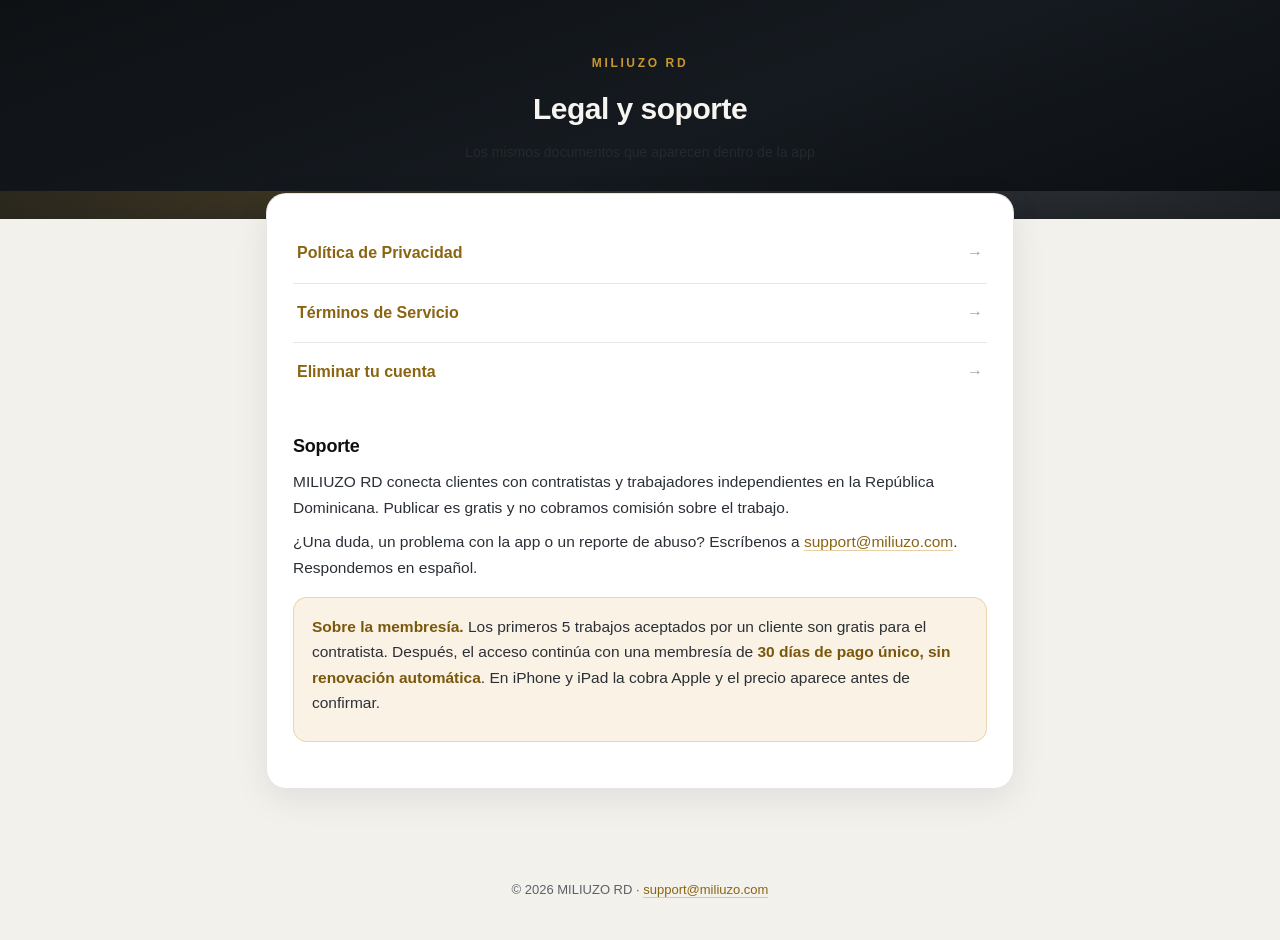
==== rd/index.html @ 59ffc9c1 "rd: paginas legales de MILIUZO RD en /rd Las que servia miliuzo-rd.com decian "membresia mensual RD$" ====
<!DOCTYPE html>
<html lang="es">
<head>
<meta charset="UTF-8">
<meta name="viewport" content="width=device-width, initial-scale=1">
<title>MILIUZO RD — Legal y soporte</title>
<meta name="description" content="Documentos legales y soporte de MILIUZO RD: privacidad, términos de servicio y eliminación de cuenta.">
<link rel="stylesheet" href="base.css">
</head>
<body>
<div class="hero">
  <div class="brand">Miliuzo RD</div>
  <h1>Legal y soporte</h1>
  <p>Los mismos documentos que aparecen dentro de la app</p>
</div>
<div class="wrap">
  <div class="card">
    <a class="doc" href="privacidad.html">Política de Privacidad <span>&rarr;</span></a>
    <a class="doc" href="terminos.html">Términos de Servicio <span>&rarr;</span></a>
    <a class="doc" href="eliminar-cuenta.html">Eliminar tu cuenta <span>&rarr;</span></a>

    <h2 style="margin-top:30px">Soporte</h2>
    <p>MILIUZO RD conecta clientes con contratistas y trabajadores independientes en la República Dominicana. Publicar es gratis y no cobramos comisión sobre el trabajo.</p>
    <p>¿Una duda, un problema con la app o un reporte de abuso? Escríbenos a <a href="mailto:support@miliuzo.com">support@miliuzo.com</a>. Respondemos en español.</p>

    <div class="note">
      <p><strong>Sobre la membresía.</strong> Los primeros 5 trabajos aceptados por un cliente son gratis para el contratista. Después, el acceso continúa con una membresía de <strong>30 días de pago único, sin renovación automática</strong>. En iPhone y iPad la cobra Apple y el precio aparece antes de confirmar.</p>
    </div>
  </div>
</div>
<footer>© 2026 MILIUZO RD · <a href="mailto:support@miliuzo.com">support@miliuzo.com</a></footer>
</body>
</html>
---- rd/base.css ----
:root{
  --ink:#0E1114;--paper:#F3F1EC;--card:#FFFFFF;--muted:#5C6169;
  --oro:#C9962F;--oro-soft:rgba(201,150,47,.12);--plata:#9AA1A8;
  --line:rgba(14,17,20,.10);
}
*{box-sizing:border-box;margin:0;padding:0}
html{-webkit-text-size-adjust:100%}
body{font-family:-apple-system,BlinkMacSystemFont,"Segoe UI",Inter,Roboto,Helvetica,Arial,sans-serif;background:var(--paper);color:var(--ink);line-height:1.65}
.hero{background:linear-gradient(160deg,#0E1114 0%,#151A20 55%,#0B0E11 100%);color:#F7F5F0;padding:54px 20px 46px;text-align:center;position:relative;overflow:hidden}
.hero:after{content:"";position:absolute;inset:auto -20% -60% -20%;height:160px;background:radial-gradient(60% 100% at 30% 0%,rgba(201,150,47,.22),transparent 70%),radial-gradient(60% 100% at 75% 0%,rgba(154,161,168,.18),transparent 70%)}
.brand{font-size:12px;letter-spacing:.22em;text-transform:uppercase;color:var(--oro);font-weight:700}
.hero h1{font-size:30px;font-weight:800;letter-spacing:-.5px;margin-top:10px}
.hero p{opacity:.72;margin-top:8px;font-size:14px}
.wrap{max-width:780px;margin:-26px auto 64px;padding:0 16px;position:relative;z-index:1}
.card{background:var(--card);border:1px solid var(--line);border-radius:20px;padding:30px 26px;box-shadow:0 10px 34px rgba(14,17,20,.08)}
h2{font-size:18px;font-weight:750;margin:28px 0 8px;letter-spacing:-.2px}
h2:first-child{margin-top:0}
p,li{color:#2B3037;font-size:15.5px;margin-bottom:9px}
ul,ol{margin:8px 0 10px 22px}
a{color:#8A6410;text-decoration:none;border-bottom:1px solid rgba(201,150,47,.45)}
a:hover{border-bottom-color:var(--oro)}
.tag{display:inline-block;background:var(--oro-soft);color:#8A6410;font-size:12px;font-weight:700;padding:5px 12px;border-radius:20px;margin-bottom:16px;letter-spacing:.02em}
.note{background:var(--oro-soft);border:1px solid rgba(201,150,47,.3);border-radius:14px;padding:16px 18px;margin:16px 0}
.note strong{color:#7A570C}
.doc{display:flex;justify-content:space-between;align-items:center;padding:16px 4px;border-bottom:1px solid var(--line);font-weight:650;font-size:16px}
.doc:last-of-type{border-bottom:0}
.doc span{color:var(--plata)}
footer{text-align:center;color:var(--muted);font-size:13px;padding:26px 16px 40px}
.nav{margin-top:20px;font-size:14px;opacity:.9}
.nav a{margin:0 10px;color:#C9962F;border-bottom-color:rgba(201,150,47,.35)}
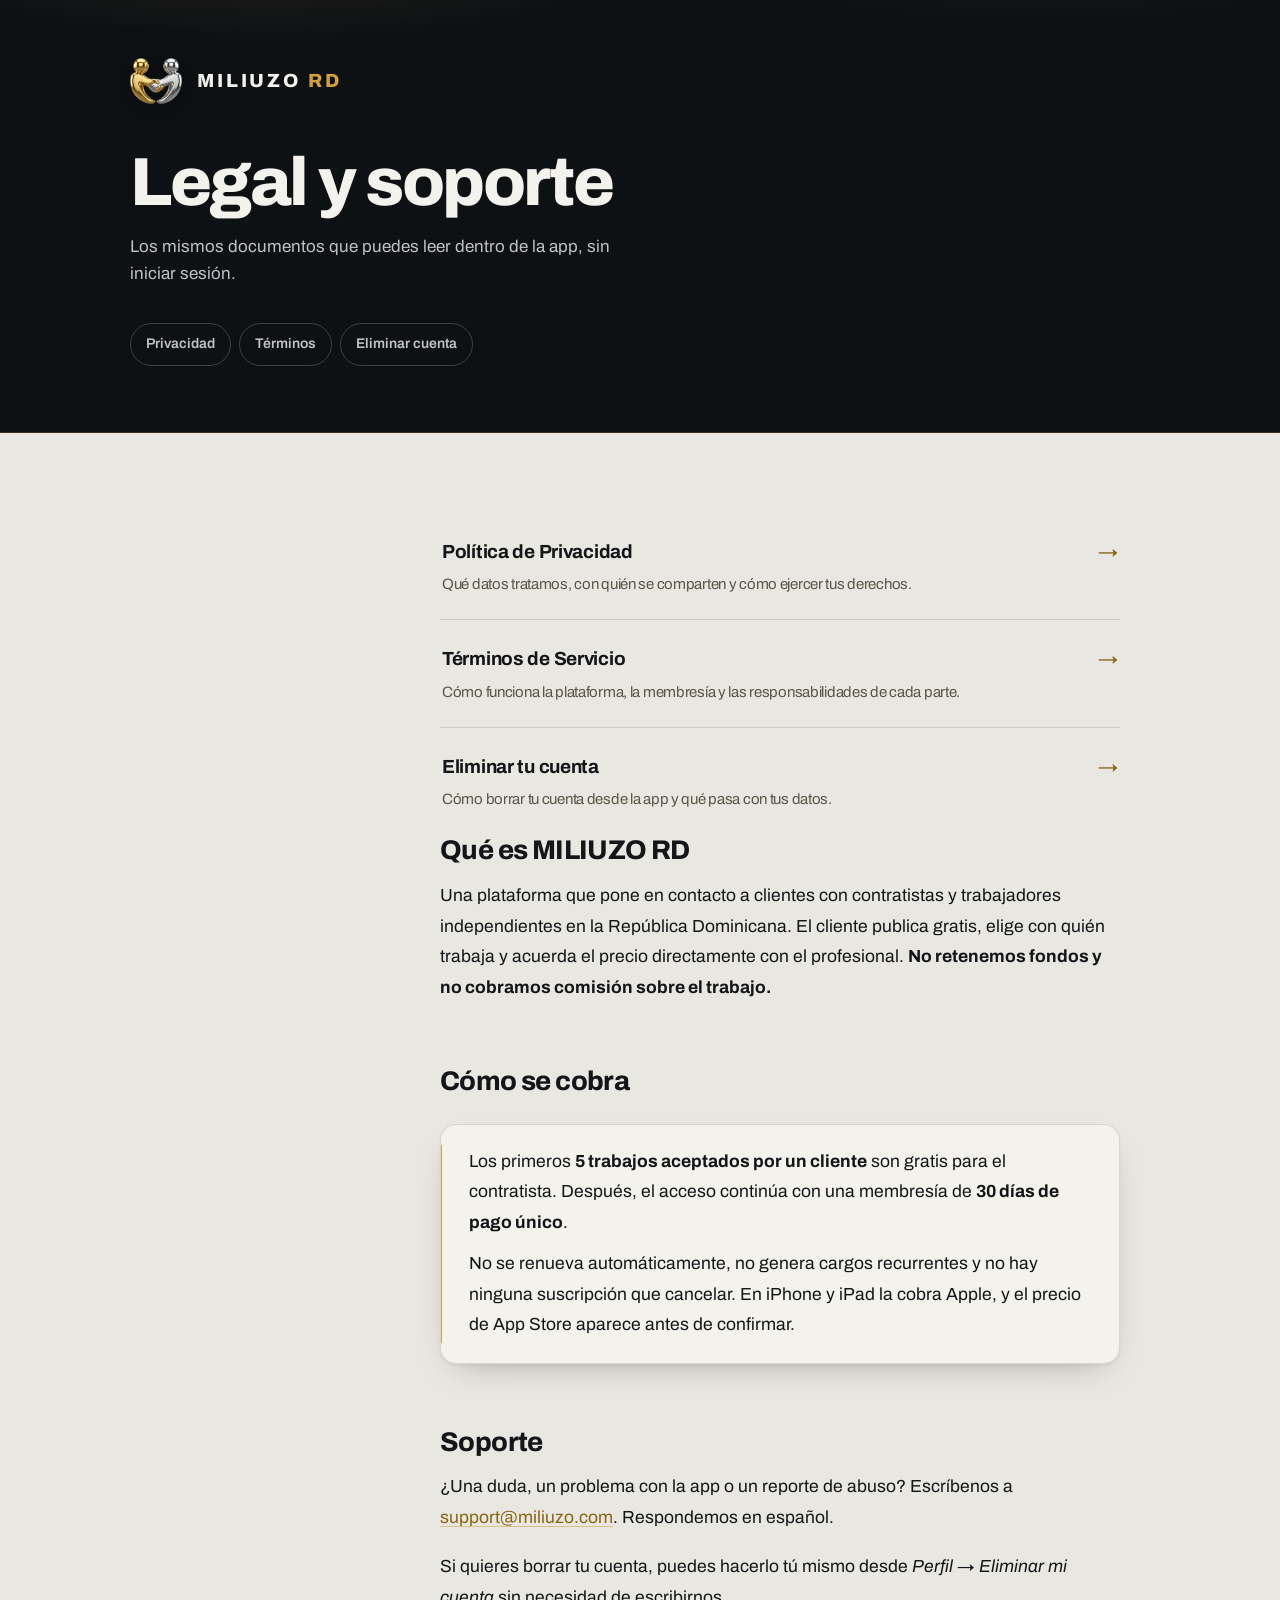
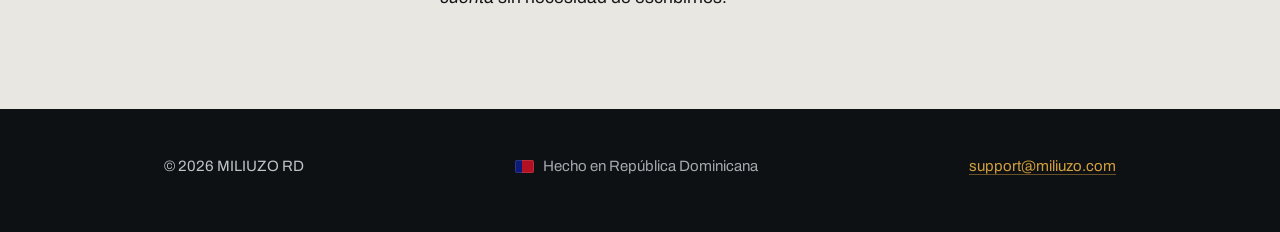
==== commit 269483dc: "rd: rediseno de las paginas legales con la marca real El primer pase era gris y sin identidad. Ahora" ====
--- a/rd/index.html
+++ b/rd/index.html
@@ -3,31 +3,82 @@
 <head>
 <meta charset="UTF-8">
 <meta name="viewport" content="width=device-width, initial-scale=1">
-<title>MILIUZO RD — Legal y soporte</title>
-<meta name="description" content="Documentos legales y soporte de MILIUZO RD: privacidad, términos de servicio y eliminación de cuenta.">
+<meta name="theme-color" content="#0E1114">
+<title>Legal y soporte — MILIUZO RD</title>
+<meta name="description" content="Documentos legales y soporte de MILIUZO RD: política de privacidad, términos de servicio y eliminación de cuenta.">
+<link rel="icon" href="favicon.png" sizes="192x192">
+<link rel="apple-touch-icon" href="favicon.png">
+<link rel="preconnect" href="https://fonts.googleapis.com">
+<link rel="preconnect" href="https://fonts.gstatic.com" crossorigin>
+<link href="https://fonts.googleapis.com/css2?family=Archivo:wght@400;600;700;800&family=IBM+Plex+Mono:wght@500&display=swap" rel="stylesheet">
 <link rel="stylesheet" href="base.css">
 </head>
 <body>
-<div class="hero">
-  <div class="brand">Miliuzo RD</div>
-  <h1>Legal y soporte</h1>
-  <p>Los mismos documentos que aparecen dentro de la app</p>
-</div>
-<div class="wrap">
-  <div class="card">
-    <a class="doc" href="privacidad.html">Política de Privacidad <span>&rarr;</span></a>
-    <a class="doc" href="terminos.html">Términos de Servicio <span>&rarr;</span></a>
-    <a class="doc" href="eliminar-cuenta.html">Eliminar tu cuenta <span>&rarr;</span></a>
 
-    <h2 style="margin-top:30px">Soporte</h2>
-    <p>MILIUZO RD conecta clientes con contratistas y trabajadores independientes en la República Dominicana. Publicar es gratis y no cobramos comisión sobre el trabajo.</p>
+<header class="masthead">
+  <div class="masthead-inner">
+    <a class="lockup entra" href="index.html">
+      <img src="marca.png" alt="" width="400" height="352">
+      <span class="nombre">Miliuzo <em>RD</em></span>
+    </a>
+    <h1 class="entra entra-2">Legal y soporte</h1>
+    <p class="sub entra-3">Los mismos documentos que puedes leer dentro de la app, sin iniciar sesión.</p>
+    <nav class="docnav entra-3" aria-label="Documentos">
+      <a href="privacidad.html">Privacidad</a>
+      <a href="terminos.html">Términos</a>
+      <a href="eliminar-cuenta.html">Eliminar cuenta</a>
+    </nav>
+  </div>
+</header>
+
+<main class="hoja">
+  <div class="indice" aria-hidden="true"></div>
+  <article>
+
+    <nav class="pila" aria-label="Índice de documentos">
+      <a class="entrada" href="privacidad.html">
+        <span class="t">Política de Privacidad
+          <span class="d">Qué datos tratamos, con quién se comparten y cómo ejercer tus derechos.</span>
+        </span>
+        <span class="flecha" aria-hidden="true">&rarr;</span>
+      </a>
+      <a class="entrada" href="terminos.html">
+        <span class="t">Términos de Servicio
+          <span class="d">Cómo funciona la plataforma, la membresía y las responsabilidades de cada parte.</span>
+        </span>
+        <span class="flecha" aria-hidden="true">&rarr;</span>
+      </a>
+      <a class="entrada" href="eliminar-cuenta.html">
+        <span class="t">Eliminar tu cuenta
+          <span class="d">Cómo borrar tu cuenta desde la app y qué pasa con tus datos.</span>
+        </span>
+        <span class="flecha" aria-hidden="true">&rarr;</span>
+      </a>
+    </nav>
+
+    <h2>Qué es MILIUZO RD</h2>
+    <p>Una plataforma que pone en contacto a clientes con contratistas y trabajadores independientes en la República Dominicana. El cliente publica gratis, elige con quién trabaja y acuerda el precio directamente con el profesional. <strong>No retenemos fondos y no cobramos comisión sobre el trabajo.</strong></p>
+
+    <h2>Cómo se cobra</h2>
+    <div class="aviso">
+      <p>Los primeros <strong>5 trabajos aceptados por un cliente</strong> son gratis para el contratista. Después, el acceso continúa con una membresía de <strong>30 días de pago único</strong>.</p>
+      <p>No se renueva automáticamente, no genera cargos recurrentes y no hay ninguna suscripción que cancelar. En iPhone y iPad la cobra Apple, y el precio de App Store aparece antes de confirmar.</p>
+    </div>
+
+    <h2>Soporte</h2>
     <p>¿Una duda, un problema con la app o un reporte de abuso? Escríbenos a <a href="mailto:support@miliuzo.com">support@miliuzo.com</a>. Respondemos en español.</p>
+    <p>Si quieres borrar tu cuenta, puedes hacerlo tú mismo desde <em>Perfil → Eliminar mi cuenta</em> sin necesidad de escribirnos.</p>
 
-    <div class="note">
-      <p><strong>Sobre la membresía.</strong> Los primeros 5 trabajos aceptados por un cliente son gratis para el contratista. Después, el acceso continúa con una membresía de <strong>30 días de pago único, sin renovación automática</strong>. En iPhone y iPad la cobra Apple y el precio aparece antes de confirmar.</p>
-    </div>
+  </article>
+</main>
+
+<footer>
+  <div class="pie-inner">
+    <span>© 2026 MILIUZO RD</span>
+    <span class="bandera"><i aria-hidden="true"></i> Hecho en República Dominicana</span>
+    <a href="mailto:support@miliuzo.com">support@miliuzo.com</a>
   </div>
-</div>
-<footer>© 2026 MILIUZO RD · <a href="mailto:support@miliuzo.com">support@miliuzo.com</a></footer>
+</footer>
+
 </body>
 </html>
--- a/rd/base.css
+++ b/rd/base.css
@@ -1,30 +1,168 @@
+/* MILIUZO RD — documentos legales
+   Tokens de marca: papel E9E7E1 · tinta 141518 · oro D4A03C · plata BFC3C7
+   Contrastes verificados sobre papel: tinta 15.6:1 · tenue 6.0:1 · oro-tinta 4.8:1
+   Sobre noche: papel 14.6:1 · oro 7.9:1 · plata 10.5:1                            */
+
 :root{
-  --ink:#0E1114;--paper:#F3F1EC;--card:#FFFFFF;--muted:#5C6169;
-  --oro:#C9962F;--oro-soft:rgba(201,150,47,.12);--plata:#9AA1A8;
-  --line:rgba(14,17,20,.10);
+  --noche:#0E1114;  --noche-2:#171B20;
+  --papel:#E9E7E1;  --papel-alto:#F4F2ED;
+  --tinta:#141518;  --tenue:#5C5548;
+  --oro:#D4A03C;    --oro-tinta:#8A6410; --oro-vidrio:rgba(212,160,60,.13);
+  --plata:#BFC3C7;
+  --borde:rgba(20,21,24,.13);
+  --medida:68ch;
+  --paso:cubic-bezier(.16,1,.3,1);
 }
-*{box-sizing:border-box;margin:0;padding:0}
-html{-webkit-text-size-adjust:100%}
-body{font-family:-apple-system,BlinkMacSystemFont,"Segoe UI",Inter,Roboto,Helvetica,Arial,sans-serif;background:var(--paper);color:var(--ink);line-height:1.65}
-.hero{background:linear-gradient(160deg,#0E1114 0%,#151A20 55%,#0B0E11 100%);color:#F7F5F0;padding:54px 20px 46px;text-align:center;position:relative;overflow:hidden}
-.hero:after{content:"";position:absolute;inset:auto -20% -60% -20%;height:160px;background:radial-gradient(60% 100% at 30% 0%,rgba(201,150,47,.22),transparent 70%),radial-gradient(60% 100% at 75% 0%,rgba(154,161,168,.18),transparent 70%)}
-.brand{font-size:12px;letter-spacing:.22em;text-transform:uppercase;color:var(--oro);font-weight:700}
-.hero h1{font-size:30px;font-weight:800;letter-spacing:-.5px;margin-top:10px}
-.hero p{opacity:.72;margin-top:8px;font-size:14px}
-.wrap{max-width:780px;margin:-26px auto 64px;padding:0 16px;position:relative;z-index:1}
-.card{background:var(--card);border:1px solid var(--line);border-radius:20px;padding:30px 26px;box-shadow:0 10px 34px rgba(14,17,20,.08)}
-h2{font-size:18px;font-weight:750;margin:28px 0 8px;letter-spacing:-.2px}
-h2:first-child{margin-top:0}
-p,li{color:#2B3037;font-size:15.5px;margin-bottom:9px}
-ul,ol{margin:8px 0 10px 22px}
-a{color:#8A6410;text-decoration:none;border-bottom:1px solid rgba(201,150,47,.45)}
-a:hover{border-bottom-color:var(--oro)}
-.tag{display:inline-block;background:var(--oro-soft);color:#8A6410;font-size:12px;font-weight:700;padding:5px 12px;border-radius:20px;margin-bottom:16px;letter-spacing:.02em}
-.note{background:var(--oro-soft);border:1px solid rgba(201,150,47,.3);border-radius:14px;padding:16px 18px;margin:16px 0}
-.note strong{color:#7A570C}
-.doc{display:flex;justify-content:space-between;align-items:center;padding:16px 4px;border-bottom:1px solid var(--line);font-weight:650;font-size:16px}
-.doc:last-of-type{border-bottom:0}
-.doc span{color:var(--plata)}
-footer{text-align:center;color:var(--muted);font-size:13px;padding:26px 16px 40px}
-.nav{margin-top:20px;font-size:14px;opacity:.9}
-.nav a{margin:0 10px;color:#C9962F;border-bottom-color:rgba(201,150,47,.35)}
+*,*::before,*::after{box-sizing:border-box;margin:0;padding:0}
+html{-webkit-text-size-adjust:100%;scroll-behavior:smooth;scroll-padding-top:2rem}
+@media (prefers-reduced-motion:reduce){html{scroll-behavior:auto}}
+
+body{
+  font-family:"Archivo",-apple-system,BlinkMacSystemFont,"Segoe UI",Roboto,Helvetica,Arial,sans-serif;
+  background:var(--papel); color:var(--tinta);
+  font-size:17.5px; line-height:1.75;
+  -webkit-font-smoothing:antialiased; text-rendering:optimizeLegibility;
+}
+
+/* superficies del navegador: nada se queda con el default */
+::selection{background:var(--oro);color:var(--noche)}
+:root{caret-color:var(--oro-tinta);accent-color:var(--oro-tinta)}
+:focus-visible{outline:2px solid var(--oro-tinta);outline-offset:3px;border-radius:3px}
+*{scrollbar-width:thin;scrollbar-color:rgba(20,21,24,.28) transparent}
+::-webkit-scrollbar{width:11px;height:11px}
+::-webkit-scrollbar-thumb{background:rgba(20,21,24,.28);border-radius:99px;border:3px solid var(--papel)}
+::-webkit-scrollbar-thumb:hover{background:rgba(20,21,24,.45)}
+::-webkit-scrollbar-track{background:transparent}
+
+/* masthead */
+.masthead{
+  background:var(--noche); color:var(--papel-alto);
+  padding:clamp(30px,6vw,58px) 24px clamp(38px,7vw,66px);
+  position:relative; overflow:hidden;
+  border-bottom:1px solid rgba(212,160,60,.22);
+}
+.masthead::before{
+  content:"";position:absolute;inset:-40% -10% auto -10%;height:420px;pointer-events:none;
+  background:
+    radial-gradient(46% 62% at 26% 8%,rgba(212,160,60,.20),transparent 68%),
+    radial-gradient(46% 62% at 76% 4%,rgba(191,195,199,.13),transparent 68%);
+}
+.masthead-inner{max-width:calc(var(--medida) + 340px);margin:0 auto;position:relative}
+
+.lockup{display:flex;align-items:center;gap:15px;text-decoration:none;width:max-content}
+.lockup img{width:52px;height:auto;display:block;filter:drop-shadow(0 6px 18px rgba(0,0,0,.55))}
+.lockup .nombre{
+  font-weight:800;font-size:19px;letter-spacing:.15em;color:var(--papel-alto);
+  text-transform:uppercase;line-height:1;
+}
+.lockup .nombre em{font-style:normal;color:var(--oro)}
+
+h1{
+  font-weight:800; letter-spacing:-.035em; line-height:1.02;
+  font-size:clamp(2.5rem,7.2vw,4.25rem);
+  margin-top:clamp(26px,5vw,44px); max-width:16ch; text-wrap:balance;
+}
+.sub{margin-top:16px;color:var(--plata);font-size:1.0625rem;max-width:52ch;line-height:1.6}
+
+.docnav{display:flex;flex-wrap:wrap;gap:8px;margin-top:clamp(24px,4vw,36px)}
+.docnav a{
+  font-size:.875rem;font-weight:600;
+  color:var(--plata);text-decoration:none;border:1px solid rgba(191,195,199,.26);
+  padding:8px 15px;border-radius:99px;
+  transition:color .35s var(--paso),border-color .35s var(--paso),background-color .35s var(--paso);
+}
+.docnav a:hover{color:var(--noche);background:var(--oro);border-color:var(--oro)}
+.docnav a[aria-current="page"]{color:var(--noche);background:var(--papel-alto);border-color:var(--papel-alto)}
+
+/* cuerpo */
+.hoja{max-width:calc(var(--medida) + 340px);margin:0 auto;
+  padding:clamp(40px,7vw,74px) 24px clamp(56px,8vw,96px);
+  display:grid;grid-template-columns:1fr;gap:clamp(34px,5vw,56px)}
+@media (min-width:1080px){ .hoja{grid-template-columns:230px minmax(0,var(--medida));align-items:start} }
+
+.indice{display:none}
+@media (min-width:1080px){
+  .indice{display:block;position:sticky;top:38px}
+  .indice p{font-family:"IBM Plex Mono",ui-monospace,SFMono-Regular,Menlo,monospace;
+    font-size:.6875rem;letter-spacing:.16em;text-transform:uppercase;color:var(--tenue);margin-bottom:14px}
+  .indice ol{list-style:none;counter-reset:i}
+  .indice li{counter-increment:i;margin-bottom:2px}
+  .indice a{
+    display:block;font-size:.875rem;line-height:1.45;color:var(--tenue);text-decoration:none;
+    padding:6px 10px 6px 30px;border-radius:7px;position:relative;
+    transition:color .3s var(--paso),background-color .3s var(--paso);
+  }
+  .indice a::before{content:counter(i);position:absolute;left:10px;
+    font-family:"IBM Plex Mono",monospace;font-size:.6875rem;color:var(--oro-tinta);opacity:.7}
+  .indice a:hover{color:var(--tinta);background:var(--oro-vidrio)}
+}
+
+article{max-width:var(--medida)}
+.sello{
+  display:inline-block;font-family:"IBM Plex Mono",ui-monospace,SFMono-Regular,Menlo,monospace;
+  font-size:.75rem;color:var(--oro-tinta);
+  background:var(--oro-vidrio);border:1px solid rgba(212,160,60,.34);
+  padding:6px 13px;border-radius:99px;margin-bottom:clamp(26px,4vw,38px);
+}
+h2{
+  font-weight:750;letter-spacing:-.022em;line-height:1.2;
+  font-size:clamp(1.375rem,3.1vw,1.6875rem);
+  margin:clamp(46px,6vw,62px) 0 14px;text-wrap:balance;
+}
+h2:first-of-type{margin-top:0}
+h2 .n{color:var(--oro-tinta);font-variant-numeric:tabular-nums;margin-right:.45em;font-weight:700}
+p{margin-bottom:1.05em}
+p:last-child{margin-bottom:0}
+ul,ol.lista{margin:0 0 1.15em 1.35em}
+li{margin-bottom:.5em}
+li::marker{color:var(--oro-tinta)}
+strong{font-weight:700}
+
+a{color:var(--oro-tinta);text-decoration:underline;text-decoration-thickness:1px;
+  text-underline-offset:3px;text-decoration-color:rgba(212,160,60,.55);
+  transition:text-decoration-color .3s var(--paso),color .3s var(--paso)}
+a:hover{text-decoration-color:var(--oro-tinta)}
+
+.aviso{
+  background:var(--papel-alto);border:1px solid var(--borde);border-radius:16px;
+  padding:22px 24px 22px 28px;margin:26px 0;
+  box-shadow:0 2px 3px rgba(20,21,24,.04),0 14px 34px -18px rgba(20,21,24,.35);
+  position:relative;
+}
+.aviso::after{content:"";position:absolute;left:0;top:20px;bottom:20px;width:1px;background:var(--oro)}
+.aviso p{margin-bottom:.6em}
+.aviso p:last-child{margin-bottom:0}
+
+/* indice de documentos (portada) */
+.pila{margin-top:6px}
+.entrada{
+  display:flex;align-items:baseline;justify-content:space-between;gap:18px;
+  padding:22px 2px;border-bottom:1px solid var(--borde);text-decoration:none;color:var(--tinta);
+  transition:padding-left .4s var(--paso);
+}
+.entrada:last-of-type{border-bottom:0}
+.entrada:hover{padding-left:10px}
+.entrada .t{font-size:1.1875rem;font-weight:700;letter-spacing:-.015em}
+.entrada .d{display:block;font-size:.9375rem;font-weight:400;color:var(--tenue);margin-top:3px}
+.entrada .flecha{color:var(--oro-tinta);font-size:1.25rem;line-height:1;flex:none;
+  transition:transform .4s var(--paso)}
+.entrada:hover .flecha{transform:translateX(5px)}
+
+/* pie */
+footer{background:var(--noche);color:var(--plata);padding:44px 24px 52px;font-size:.9375rem}
+.pie-inner{max-width:calc(var(--medida) + 340px);margin:0 auto;
+  display:flex;flex-wrap:wrap;gap:14px 28px;align-items:center;justify-content:space-between}
+footer a{color:var(--oro);text-decoration-color:rgba(212,160,60,.45)}
+footer a:hover{text-decoration-color:var(--oro)}
+.bandera{display:inline-flex;align-items:center;gap:9px;color:var(--plata);opacity:.85}
+.bandera i{width:19px;height:13px;border-radius:2px;flex:none;
+  background:linear-gradient(90deg,#0C1C8C 0 38%,#CE1126 38% 100%);
+  box-shadow:inset 0 0 0 1px rgba(255,255,255,.14)}
+
+/* una sola entrada autorizada */
+@media (prefers-reduced-motion:no-preference){
+  .entra{animation:sube .9s var(--paso) both}
+  .entra-2{animation-delay:.08s}
+  .entra-3{animation-delay:.16s}
+  @keyframes sube{from{opacity:0;transform:translateY(15px);filter:blur(6px)}to{opacity:1;transform:none;filter:none}}
+}
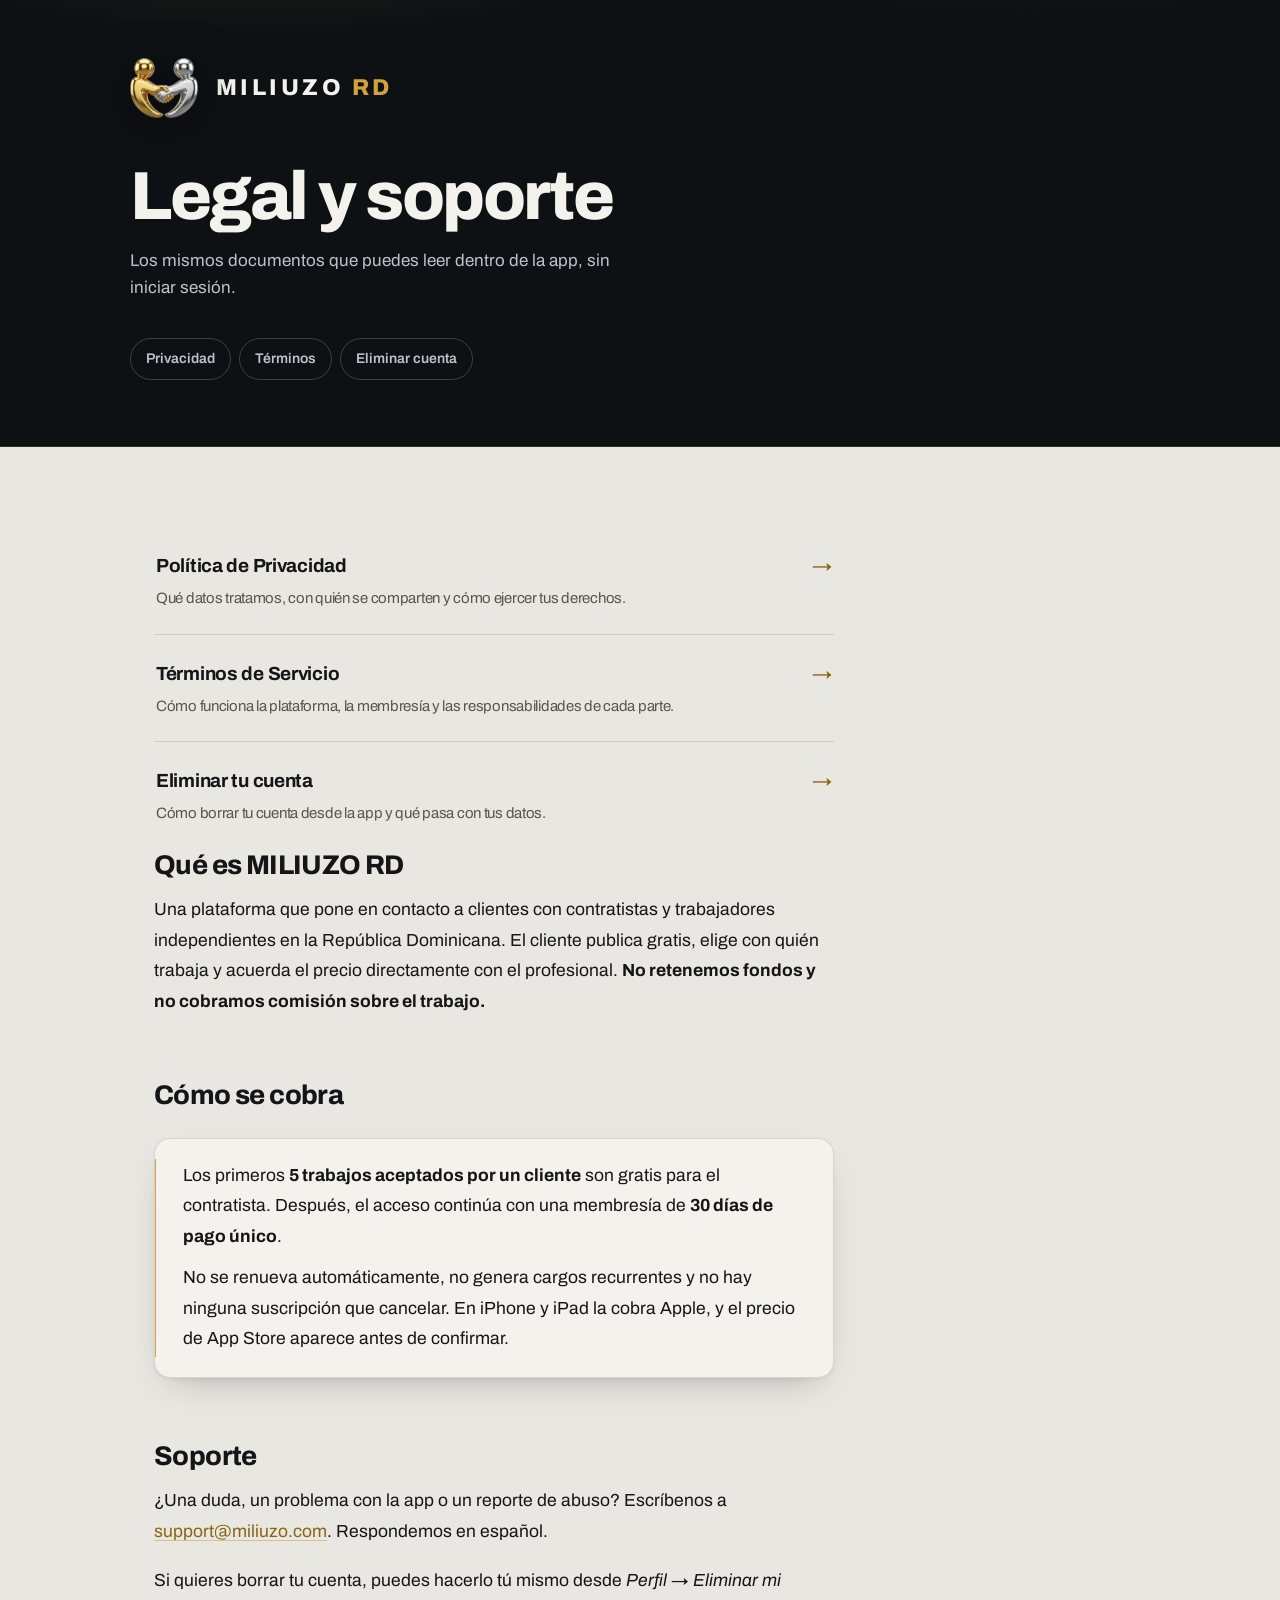
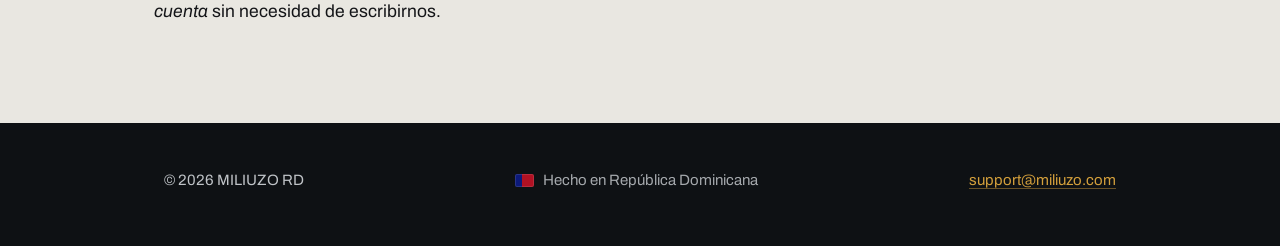
==== commit 1a0a2442: "rd: la portada no reserva la columna del indice Co-Authored-By: Claude Opus 5 <noreply@anthropic.com" ====
--- a/rd/index.html
+++ b/rd/index.html
@@ -31,8 +31,7 @@
   </div>
 </header>
 
-<main class="hoja">
-  <div class="indice" aria-hidden="true"></div>
+<main class="hoja hoja-sola">
   <article>
 
     <nav class="pila" aria-label="Índice de documentos">
--- a/rd/base.css
+++ b/rd/base.css
@@ -49,10 +49,11 @@
 }
 .masthead-inner{max-width:calc(var(--medida) + 340px);margin:0 auto;position:relative}
 
-.lockup{display:flex;align-items:center;gap:15px;text-decoration:none;width:max-content}
-.lockup img{width:52px;height:auto;display:block;filter:drop-shadow(0 6px 18px rgba(0,0,0,.55))}
+.lockup{display:flex;align-items:center;gap:clamp(14px,2vw,18px);text-decoration:none;width:max-content}
+.lockup img{width:clamp(54px,7vw,68px);height:auto;display:block;
+  filter:drop-shadow(0 8px 22px rgba(0,0,0,.6))}
 .lockup .nombre{
-  font-weight:800;font-size:19px;letter-spacing:.15em;color:var(--papel-alto);
+  font-weight:800;font-size:clamp(19px,2.3vw,23px);letter-spacing:.15em;color:var(--papel-alto);
   text-transform:uppercase;line-height:1;
 }
 .lockup .nombre em{font-style:normal;color:var(--oro)}
@@ -78,7 +79,10 @@
 .hoja{max-width:calc(var(--medida) + 340px);margin:0 auto;
   padding:clamp(40px,7vw,74px) 24px clamp(56px,8vw,96px);
   display:grid;grid-template-columns:1fr;gap:clamp(34px,5vw,56px)}
-@media (min-width:1080px){ .hoja{grid-template-columns:230px minmax(0,var(--medida));align-items:start} }
+@media (min-width:1080px){
+  .hoja{grid-template-columns:230px minmax(0,var(--medida));align-items:start}
+  .hoja-sola{grid-template-columns:minmax(0,var(--medida))}
+}
 
 .indice{display:none}
 @media (min-width:1080px){
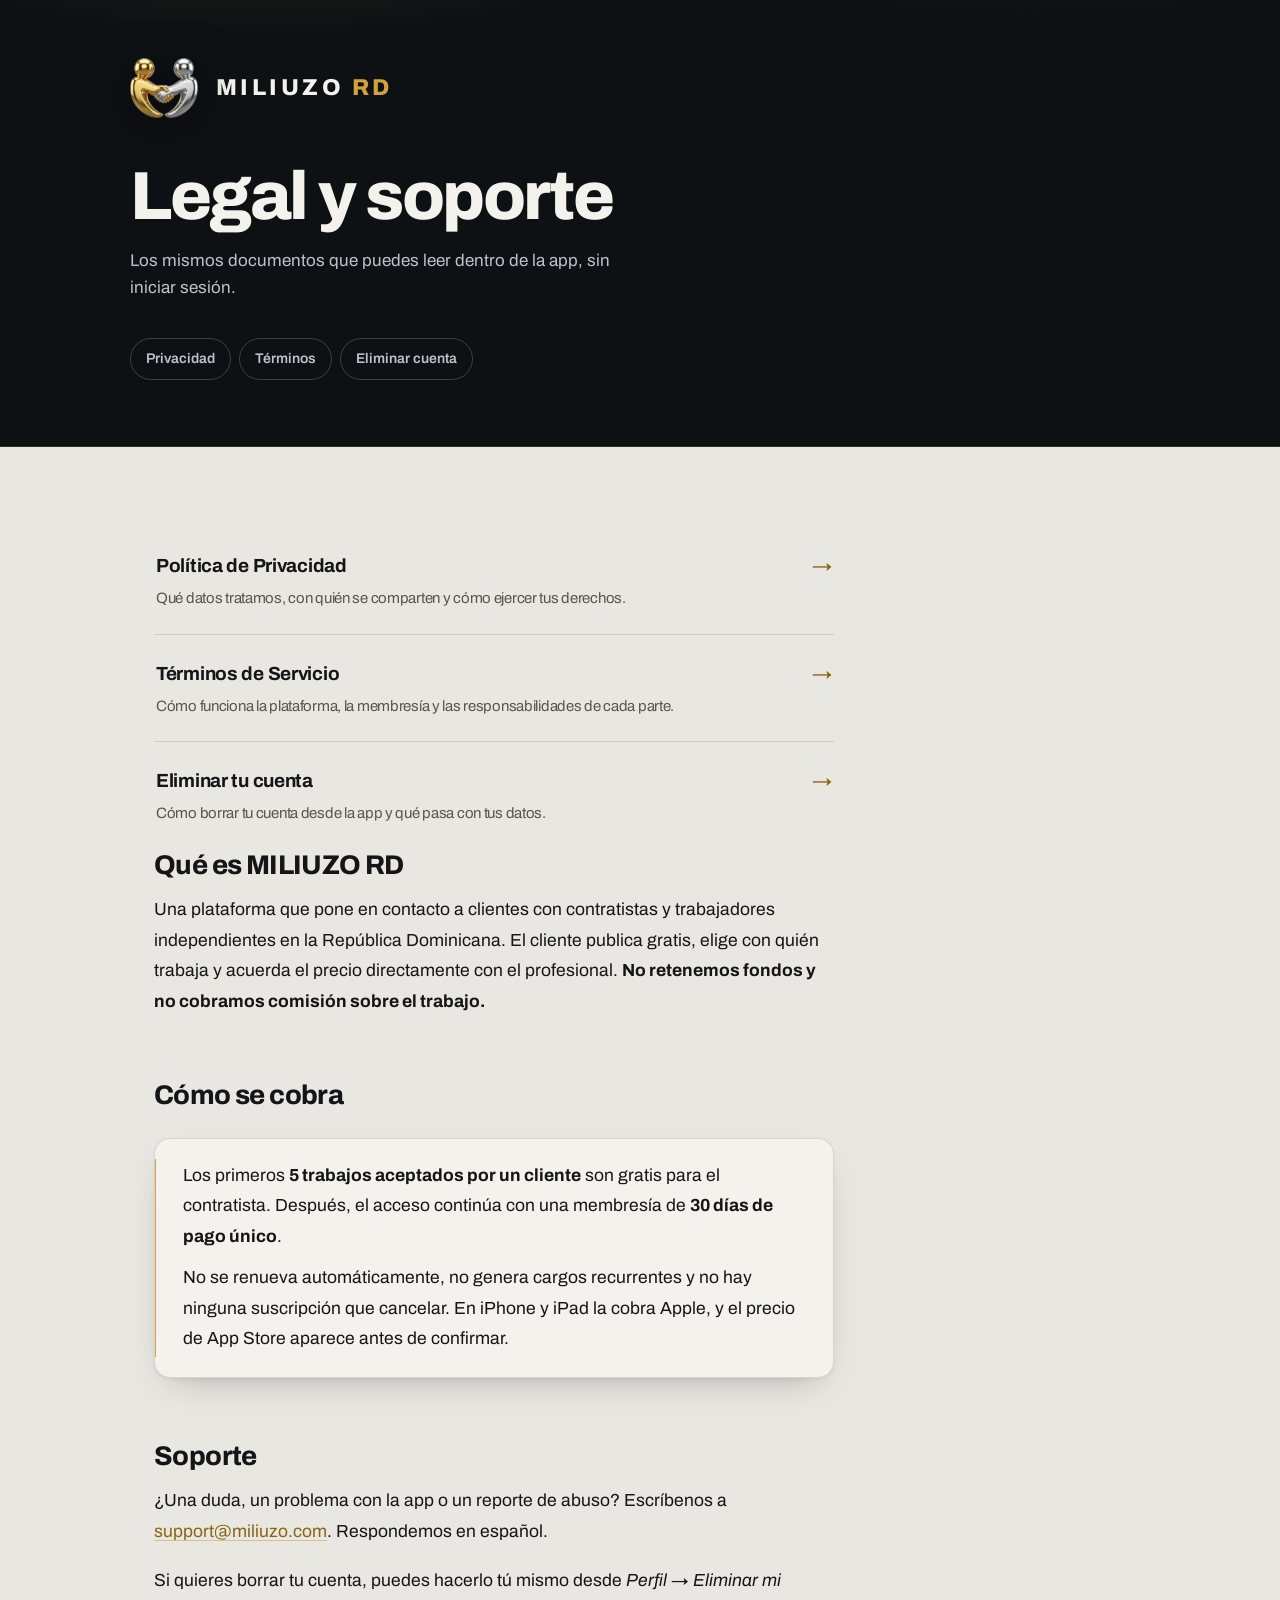
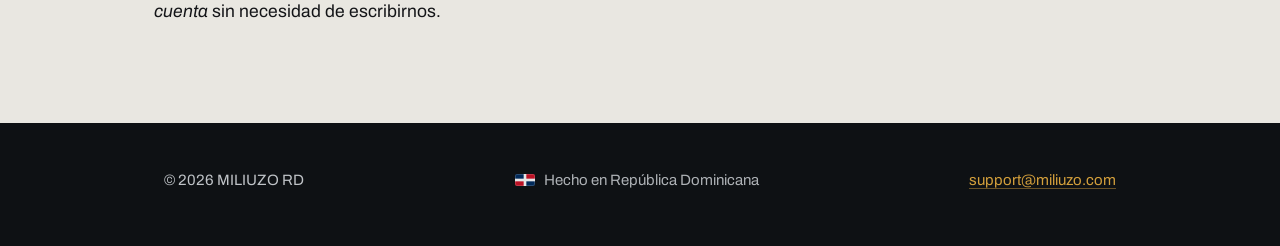
==== commit d9e3eca2: "rd: bandera dominicana correcta Estaba dibujada como dos franjas azul/roja. La bandera de la Republi" ====
--- a/rd/index.html
+++ b/rd/index.html
@@ -11,7 +11,7 @@
 <link rel="preconnect" href="https://fonts.googleapis.com">
 <link rel="preconnect" href="https://fonts.gstatic.com" crossorigin>
 <link href="https://fonts.googleapis.com/css2?family=Archivo:wght@400;600;700;800&family=IBM+Plex+Mono:wght@500&display=swap" rel="stylesheet">
-<link rel="stylesheet" href="base.css">
+<link rel="stylesheet" href="base.css?v=3">
 </head>
 <body>
 
--- a/rd/base.css
+++ b/rd/base.css
@@ -158,10 +158,14 @@
   display:flex;flex-wrap:wrap;gap:14px 28px;align-items:center;justify-content:space-between}
 footer a{color:var(--oro);text-decoration-color:rgba(212,160,60,.45)}
 footer a:hover{text-decoration-color:var(--oro)}
-.bandera{display:inline-flex;align-items:center;gap:9px;color:var(--plata);opacity:.85}
-.bandera i{width:19px;height:13px;border-radius:2px;flex:none;
-  background:linear-gradient(90deg,#0C1C8C 0 38%,#CE1126 38% 100%);
-  box-shadow:inset 0 0 0 1px rgba(255,255,255,.14)}
+.bandera{display:inline-flex;align-items:center;gap:9px;color:var(--plata);opacity:.9}
+/* Bandera de la República Dominicana: cruz blanca sobre cuatro cuartos
+   azul ultramar (superior izquierdo e inferior derecho) y rojo bermellón
+   (superior derecho e inferior izquierdo). Proporción 5:3.                */
+.bandera i{width:20px;height:12px;border-radius:2px;flex:none;
+  background-image:url("data:image/svg+xml,%3Csvg xmlns='http://www.w3.org/2000/svg' viewBox='0 0 30 18'%3E%3Crect width='30' height='18' fill='%23FFFFFF'/%3E%3Crect x='0' y='0' width='13' height='7' fill='%23002D62'/%3E%3Crect x='17' y='0' width='13' height='7' fill='%23CE1126'/%3E%3Crect x='0' y='11' width='13' height='7' fill='%23CE1126'/%3E%3Crect x='17' y='11' width='13' height='7' fill='%23002D62'/%3E%3C/svg%3E");
+  background-size:100% 100%;background-repeat:no-repeat;
+  box-shadow:inset 0 0 0 1px rgba(255,255,255,.18)}
 
 /* una sola entrada autorizada */
 @media (prefers-reduced-motion:no-preference){
